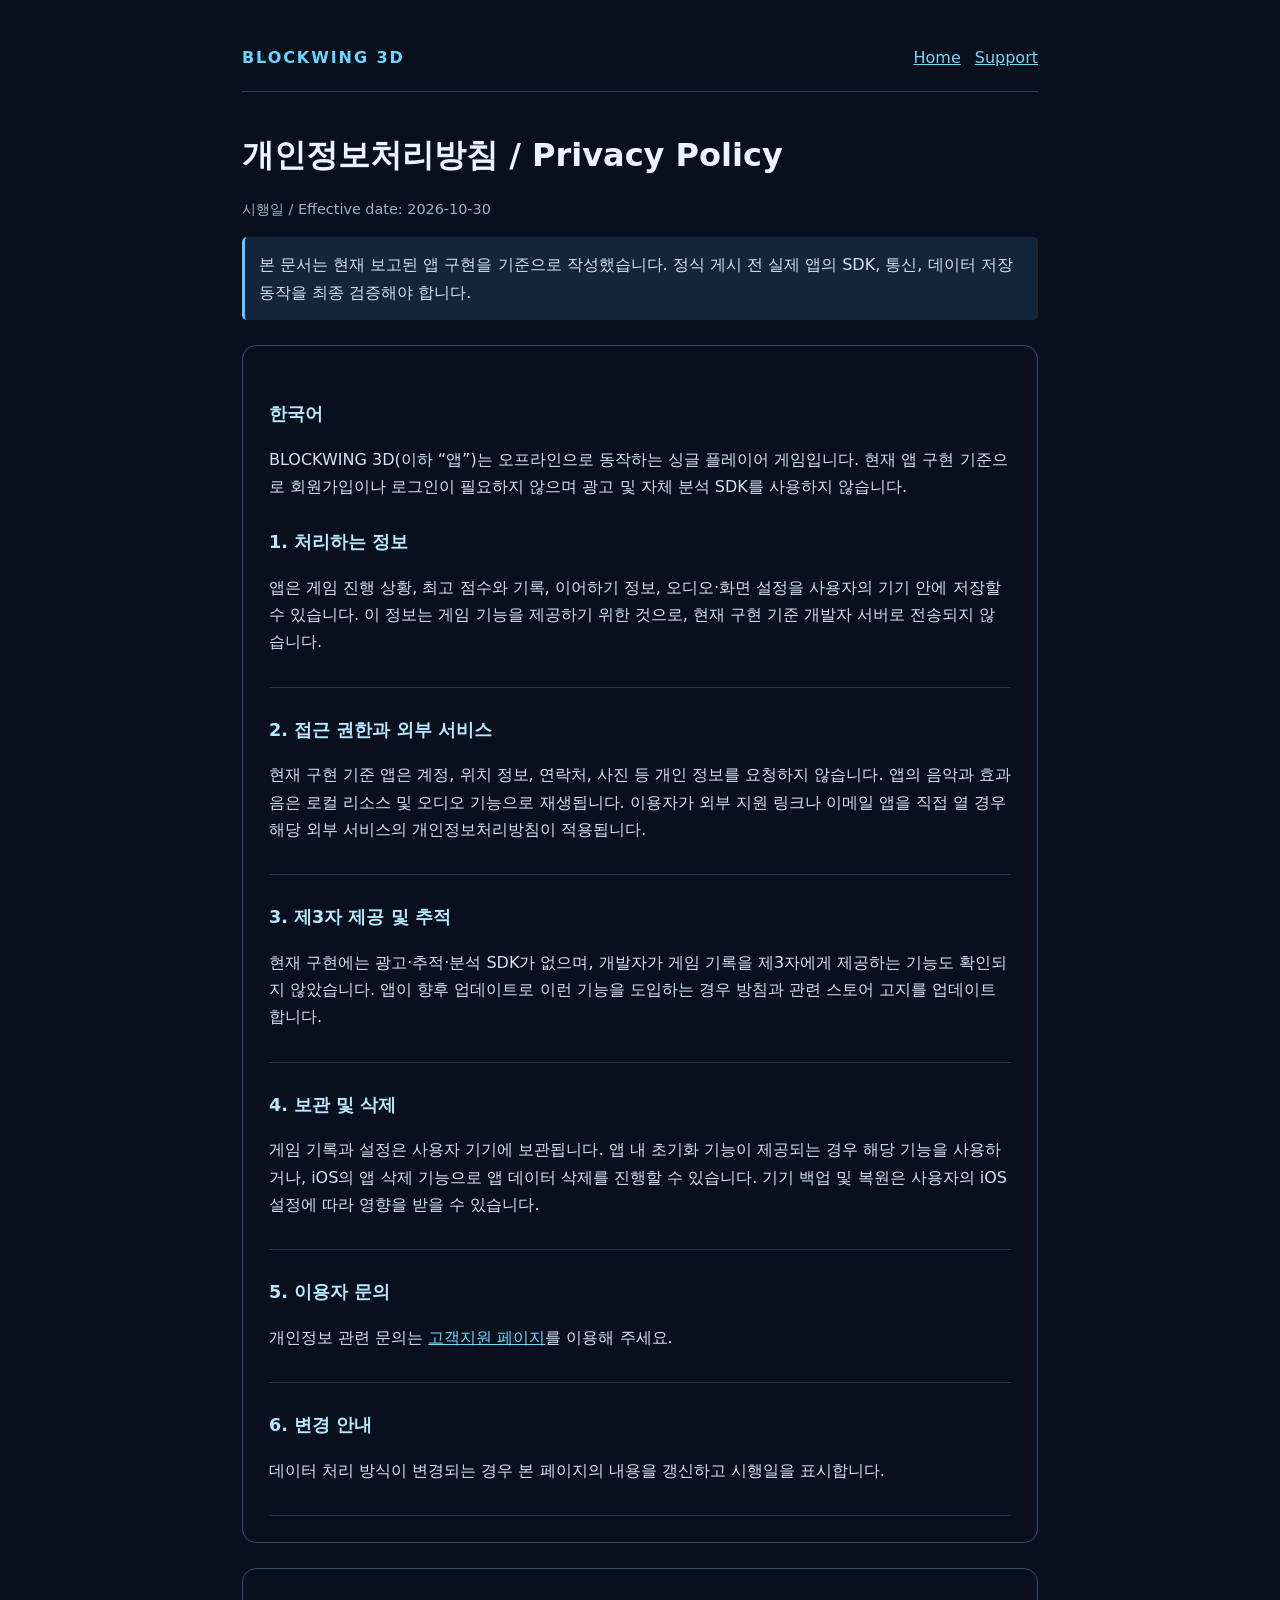
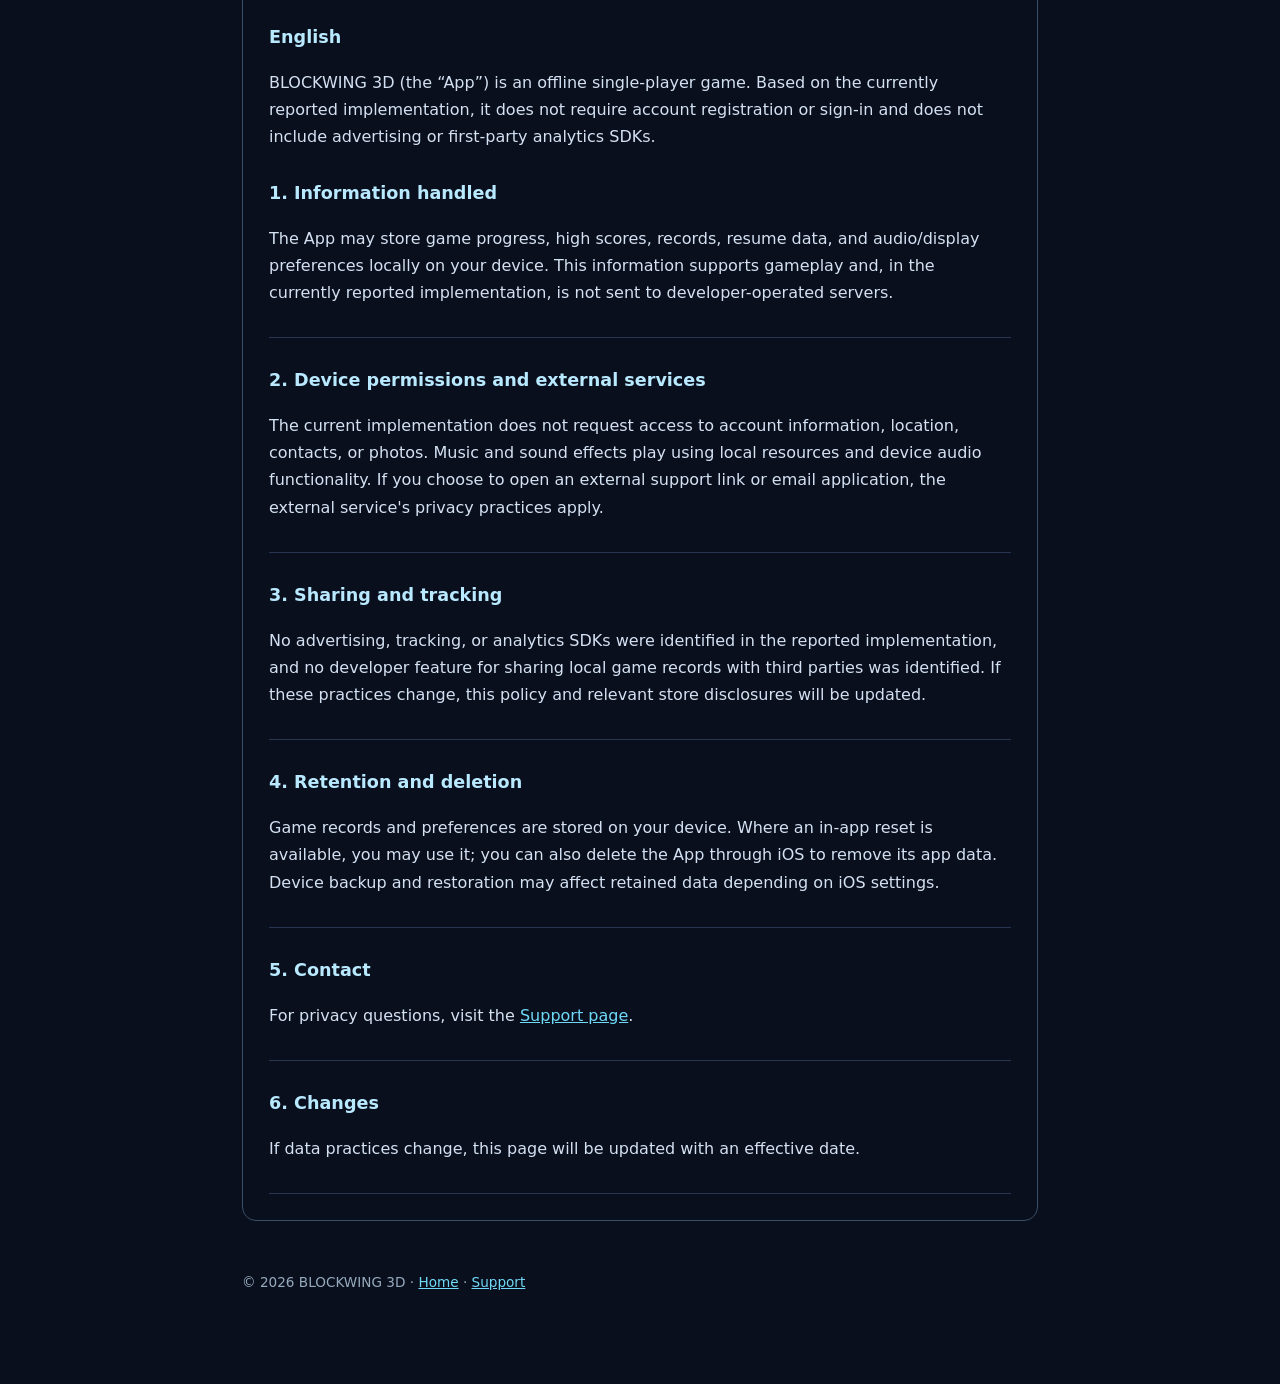
==== privacy.html @ 94ed8a05 "Add files via upload" ====
<!doctype html><html lang="ko"><head><meta charset="UTF-8"><meta name="viewport" content="width=device-width,initial-scale=1"><meta name="description" content="BLOCKWING 3D 개인정보처리방침 및 Privacy Policy"><title>Privacy Policy | BLOCKWING 3D</title><link rel="stylesheet" href="style.css"></head><body><main><header><div class="brand">BLOCKWING 3D</div><nav class="nav"><a href="index.html">Home</a><a href="support.html">Support</a></nav></header><h1>개인정보처리방침 / Privacy Policy</h1><p class="meta">시행일 / Effective date: 2026-10-30</p><p class="note">본 문서는 현재 보고된 앱 구현을 기준으로 작성했습니다. 정식 게시 전 실제 앱의 SDK, 통신, 데이터 저장 동작을 최종 검증해야 합니다.</p><div class="language" lang="ko"><h2>한국어</h2><p>BLOCKWING 3D(이하 “앱”)는 오프라인으로 동작하는 싱글 플레이어 게임입니다. 현재 앱 구현 기준으로 회원가입이나 로그인이 필요하지 않으며 광고 및 자체 분석 SDK를 사용하지 않습니다.</p><section><h2>1. 처리하는 정보</h2><p>앱은 게임 진행 상황, 최고 점수와 기록, 이어하기 정보, 오디오·화면 설정을 사용자의 기기 안에 저장할 수 있습니다. 이 정보는 게임 기능을 제공하기 위한 것으로, 현재 구현 기준 개발자 서버로 전송되지 않습니다.</p></section><section><h2>2. 접근 권한과 외부 서비스</h2><p>현재 구현 기준 앱은 계정, 위치 정보, 연락처, 사진 등 개인 정보를 요청하지 않습니다. 앱의 음악과 효과음은 로컬 리소스 및 오디오 기능으로 재생됩니다. 이용자가 외부 지원 링크나 이메일 앱을 직접 열 경우 해당 외부 서비스의 개인정보처리방침이 적용됩니다.</p></section><section><h2>3. 제3자 제공 및 추적</h2><p>현재 구현에는 광고·추적·분석 SDK가 없으며, 개발자가 게임 기록을 제3자에게 제공하는 기능도 확인되지 않았습니다. 앱이 향후 업데이트로 이런 기능을 도입하는 경우 방침과 관련 스토어 고지를 업데이트합니다.</p></section><section><h2>4. 보관 및 삭제</h2><p>게임 기록과 설정은 사용자 기기에 보관됩니다. 앱 내 초기화 기능이 제공되는 경우 해당 기능을 사용하거나, iOS의 앱 삭제 기능으로 앱 데이터 삭제를 진행할 수 있습니다. 기기 백업 및 복원은 사용자의 iOS 설정에 따라 영향을 받을 수 있습니다.</p></section><section><h2>5. 이용자 문의</h2><p>개인정보 관련 문의는 <a href="support.html">고객지원 페이지</a>를 이용해 주세요.</p></section><section><h2>6. 변경 안내</h2><p>데이터 처리 방식이 변경되는 경우 본 페이지의 내용을 갱신하고 시행일을 표시합니다.</p></section></div><div class="language" lang="en"><h2>English</h2><p>BLOCKWING 3D (the “App”) is an offline single-player game. Based on the currently reported implementation, it does not require account registration or sign-in and does not include advertising or first-party analytics SDKs.</p><section><h2>1. Information handled</h2><p>The App may store game progress, high scores, records, resume data, and audio/display preferences locally on your device. This information supports gameplay and, in the currently reported implementation, is not sent to developer-operated servers.</p></section><section><h2>2. Device permissions and external services</h2><p>The current implementation does not request access to account information, location, contacts, or photos. Music and sound effects play using local resources and device audio functionality. If you choose to open an external support link or email application, the external service's privacy practices apply.</p></section><section><h2>3. Sharing and tracking</h2><p>No advertising, tracking, or analytics SDKs were identified in the reported implementation, and no developer feature for sharing local game records with third parties was identified. If these practices change, this policy and relevant store disclosures will be updated.</p></section><section><h2>4. Retention and deletion</h2><p>Game records and preferences are stored on your device. Where an in-app reset is available, you may use it; you can also delete the App through iOS to remove its app data. Device backup and restoration may affect retained data depending on iOS settings.</p></section><section><h2>5. Contact</h2><p>For privacy questions, visit the <a href="support.html">Support page</a>.</p></section><section><h2>6. Changes</h2><p>If data practices change, this page will be updated with an effective date.</p></section></div><footer>© 2026 BLOCKWING 3D · <a href="index.html">Home</a> · <a href="support.html">Support</a></footer></main></body></html>
---- style.css ----
:root{color-scheme:dark;font-family:system-ui,-apple-system,'Segoe UI',sans-serif}*{box-sizing:border-box}body{margin:0;background:#090f1c;color:#ecf4ff;line-height:1.7}main{max-width:840px;margin:0 auto;padding:44px 22px 90px}a{color:#70d9f8}header{display:flex;flex-wrap:wrap;justify-content:space-between;align-items:center;border-bottom:1px solid #30435f;padding-bottom:20px}.brand{color:#67d8fc;font-weight:850;letter-spacing:.12em}.nav a{margin-left:14px}h1{font-size:2rem;margin:36px 0 10px}h2{font-size:1.1rem;margin-top:28px;color:#b8e9ff}section{border-bottom:1px solid #263650;padding-bottom:15px}p,li{color:#d4e1f3}.meta{font-size:.9rem;color:#9bb0c9}.language{border:1px solid #384e6b;border-radius:14px;padding:26px;margin-top:25px}footer{margin-top:50px;color:#96aabe;font-size:.85rem}.note{background:#14243b;padding:14px;border-left:3px solid #64c6ff;border-radius:5px}code{color:#e9d4ff}ul{padding-left:22px}@media(max-width:530px){main{padding:22px 16px 60px}.nav a{margin-left:8px}.language{padding:16px}h1{font-size:1.55rem}}
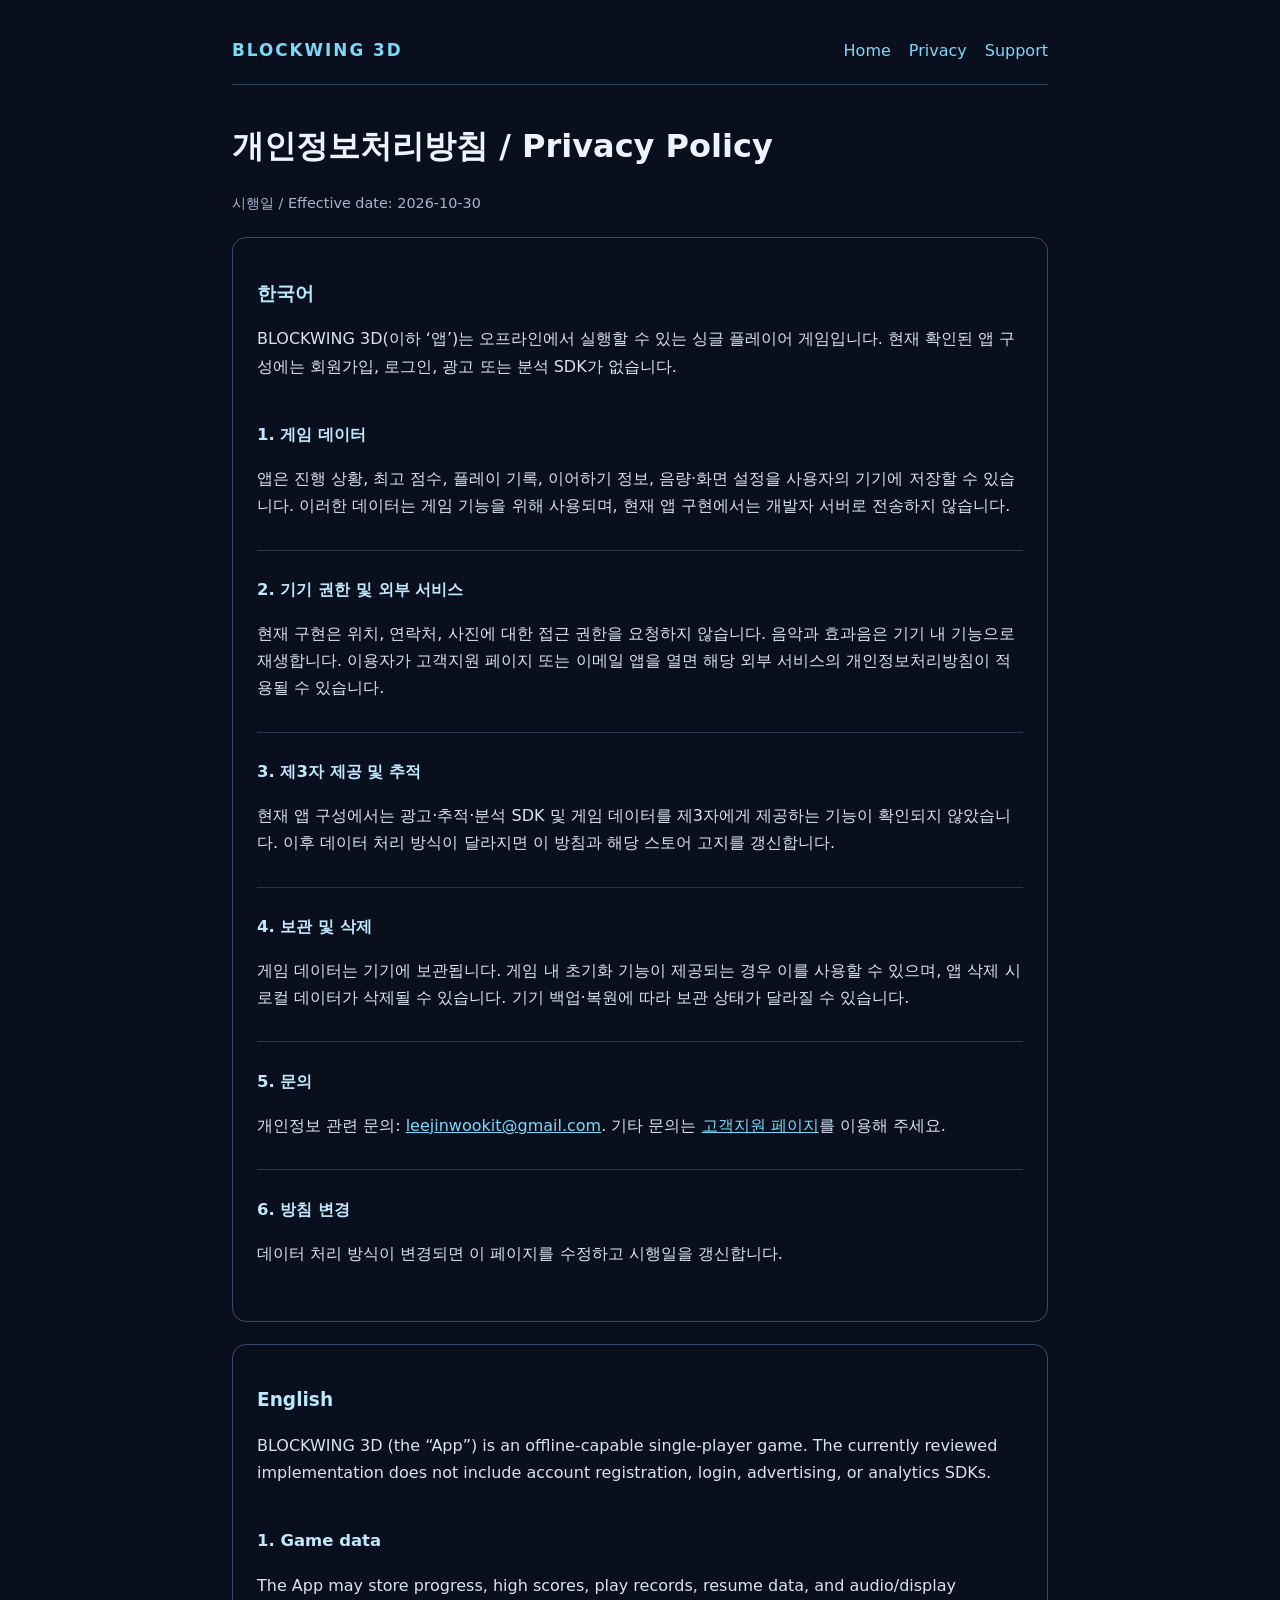
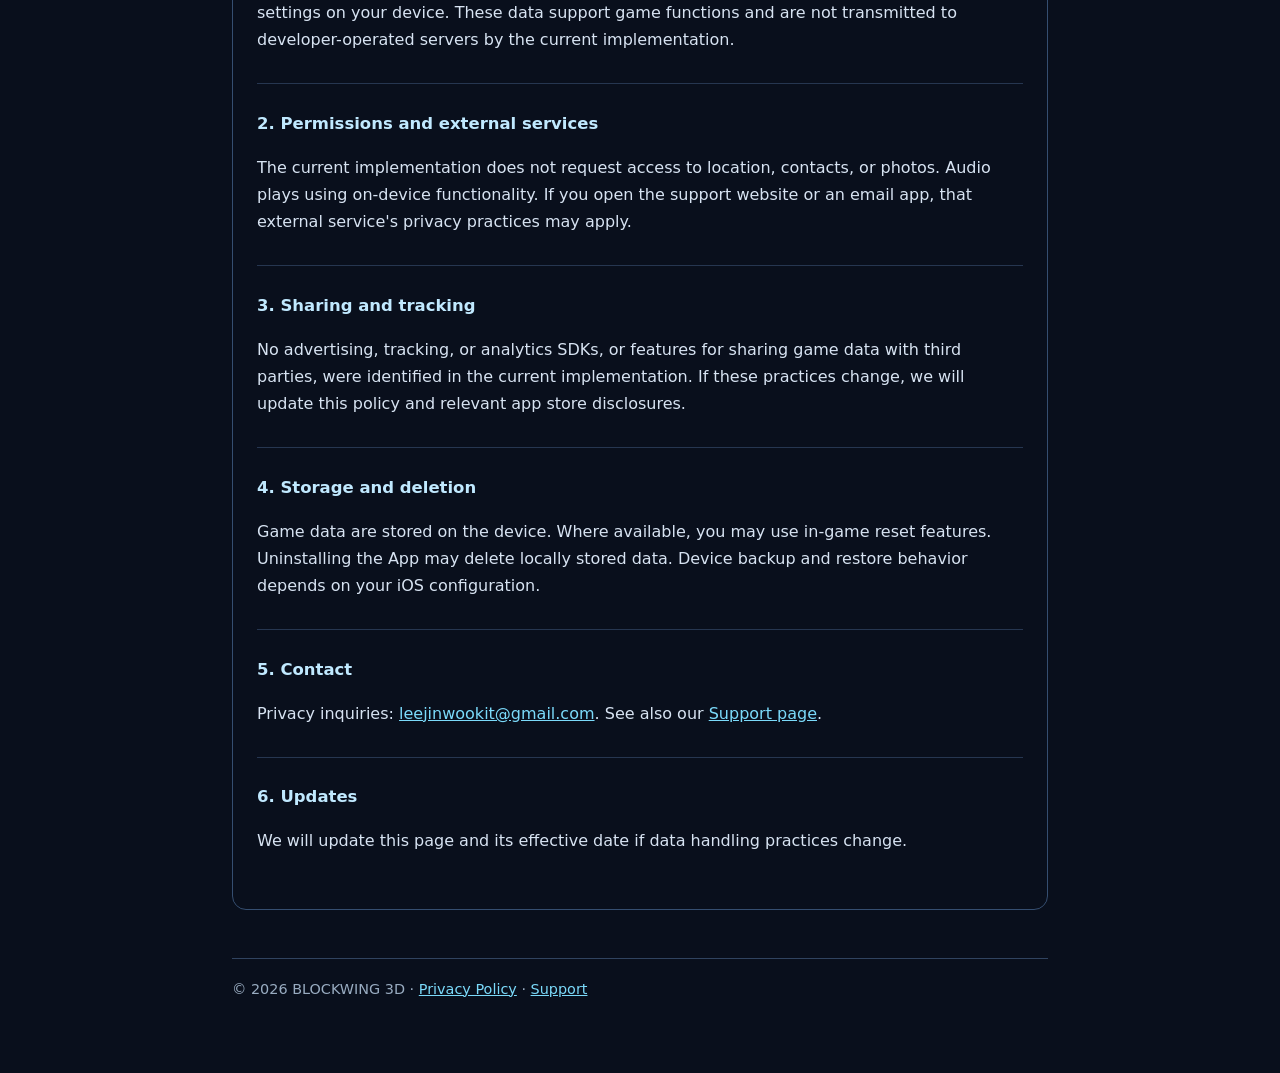
==== commit 6197a1a4: "Add files via upload" ====
--- a/privacy.html
+++ b/privacy.html
@@ -1 +1,3 @@
-<!doctype html><html lang="ko"><head><meta charset="UTF-8"><meta name="viewport" content="width=device-width,initial-scale=1"><meta name="description" content="BLOCKWING 3D 개인정보처리방침 및 Privacy Policy"><title>Privacy Policy | BLOCKWING 3D</title><link rel="stylesheet" href="style.css"></head><body><main><header><div class="brand">BLOCKWING 3D</div><nav class="nav"><a href="index.html">Home</a><a href="support.html">Support</a></nav></header><h1>개인정보처리방침 / Privacy Policy</h1><p class="meta">시행일 / Effective date: 2026-10-30</p><p class="note">본 문서는 현재 보고된 앱 구현을 기준으로 작성했습니다. 정식 게시 전 실제 앱의 SDK, 통신, 데이터 저장 동작을 최종 검증해야 합니다.</p><div class="language" lang="ko"><h2>한국어</h2><p>BLOCKWING 3D(이하 “앱”)는 오프라인으로 동작하는 싱글 플레이어 게임입니다. 현재 앱 구현 기준으로 회원가입이나 로그인이 필요하지 않으며 광고 및 자체 분석 SDK를 사용하지 않습니다.</p><section><h2>1. 처리하는 정보</h2><p>앱은 게임 진행 상황, 최고 점수와 기록, 이어하기 정보, 오디오·화면 설정을 사용자의 기기 안에 저장할 수 있습니다. 이 정보는 게임 기능을 제공하기 위한 것으로, 현재 구현 기준 개발자 서버로 전송되지 않습니다.</p></section><section><h2>2. 접근 권한과 외부 서비스</h2><p>현재 구현 기준 앱은 계정, 위치 정보, 연락처, 사진 등 개인 정보를 요청하지 않습니다. 앱의 음악과 효과음은 로컬 리소스 및 오디오 기능으로 재생됩니다. 이용자가 외부 지원 링크나 이메일 앱을 직접 열 경우 해당 외부 서비스의 개인정보처리방침이 적용됩니다.</p></section><section><h2>3. 제3자 제공 및 추적</h2><p>현재 구현에는 광고·추적·분석 SDK가 없으며, 개발자가 게임 기록을 제3자에게 제공하는 기능도 확인되지 않았습니다. 앱이 향후 업데이트로 이런 기능을 도입하는 경우 방침과 관련 스토어 고지를 업데이트합니다.</p></section><section><h2>4. 보관 및 삭제</h2><p>게임 기록과 설정은 사용자 기기에 보관됩니다. 앱 내 초기화 기능이 제공되는 경우 해당 기능을 사용하거나, iOS의 앱 삭제 기능으로 앱 데이터 삭제를 진행할 수 있습니다. 기기 백업 및 복원은 사용자의 iOS 설정에 따라 영향을 받을 수 있습니다.</p></section><section><h2>5. 이용자 문의</h2><p>개인정보 관련 문의는 <a href="support.html">고객지원 페이지</a>를 이용해 주세요.</p></section><section><h2>6. 변경 안내</h2><p>데이터 처리 방식이 변경되는 경우 본 페이지의 내용을 갱신하고 시행일을 표시합니다.</p></section></div><div class="language" lang="en"><h2>English</h2><p>BLOCKWING 3D (the “App”) is an offline single-player game. Based on the currently reported implementation, it does not require account registration or sign-in and does not include advertising or first-party analytics SDKs.</p><section><h2>1. Information handled</h2><p>The App may store game progress, high scores, records, resume data, and audio/display preferences locally on your device. This information supports gameplay and, in the currently reported implementation, is not sent to developer-operated servers.</p></section><section><h2>2. Device permissions and external services</h2><p>The current implementation does not request access to account information, location, contacts, or photos. Music and sound effects play using local resources and device audio functionality. If you choose to open an external support link or email application, the external service's privacy practices apply.</p></section><section><h2>3. Sharing and tracking</h2><p>No advertising, tracking, or analytics SDKs were identified in the reported implementation, and no developer feature for sharing local game records with third parties was identified. If these practices change, this policy and relevant store disclosures will be updated.</p></section><section><h2>4. Retention and deletion</h2><p>Game records and preferences are stored on your device. Where an in-app reset is available, you may use it; you can also delete the App through iOS to remove its app data. Device backup and restoration may affect retained data depending on iOS settings.</p></section><section><h2>5. Contact</h2><p>For privacy questions, visit the <a href="support.html">Support page</a>.</p></section><section><h2>6. Changes</h2><p>If data practices change, this page will be updated with an effective date.</p></section></div><footer>© 2026 BLOCKWING 3D · <a href="index.html">Home</a> · <a href="support.html">Support</a></footer></main></body></html>
+<!doctype html>
+<html lang="ko"><head><meta charset="utf-8"><meta name="viewport" content="width=device-width,initial-scale=1"><meta name="description" content="BLOCKWING 3D 개인정보처리방침 / Privacy Policy"><title>Privacy Policy | BLOCKWING 3D</title><link rel="stylesheet" href="style.css"></head>
+<body><main><header><a class="brand" href="index.html">BLOCKWING 3D</a><nav class="nav" aria-label="Navigation"><a href="index.html">Home</a><a href="privacy.html">Privacy</a><a href="support.html">Support</a></nav></header><h1>개인정보처리방침 / Privacy Policy</h1><p class="meta">시행일 / Effective date: 2026-10-30</p><div class="language" lang="ko"><h2>한국어</h2><p>BLOCKWING 3D(이하 ‘앱’)는 오프라인에서 실행할 수 있는 싱글 플레이어 게임입니다. 현재 확인된 앱 구성에는 회원가입, 로그인, 광고 또는 분석 SDK가 없습니다.</p><section><h3>1. 게임 데이터</h3><p>앱은 진행 상황, 최고 점수, 플레이 기록, 이어하기 정보, 음량·화면 설정을 사용자의 기기에 저장할 수 있습니다. 이러한 데이터는 게임 기능을 위해 사용되며, 현재 앱 구현에서는 개발자 서버로 전송하지 않습니다.</p></section><section><h3>2. 기기 권한 및 외부 서비스</h3><p>현재 구현은 위치, 연락처, 사진에 대한 접근 권한을 요청하지 않습니다. 음악과 효과음은 기기 내 기능으로 재생합니다. 이용자가 고객지원 페이지 또는 이메일 앱을 열면 해당 외부 서비스의 개인정보처리방침이 적용될 수 있습니다.</p></section><section><h3>3. 제3자 제공 및 추적</h3><p>현재 앱 구성에서는 광고·추적·분석 SDK 및 게임 데이터를 제3자에게 제공하는 기능이 확인되지 않았습니다. 이후 데이터 처리 방식이 달라지면 이 방침과 해당 스토어 고지를 갱신합니다.</p></section><section><h3>4. 보관 및 삭제</h3><p>게임 데이터는 기기에 보관됩니다. 게임 내 초기화 기능이 제공되는 경우 이를 사용할 수 있으며, 앱 삭제 시 로컬 데이터가 삭제될 수 있습니다. 기기 백업·복원에 따라 보관 상태가 달라질 수 있습니다.</p></section><section><h3>5. 문의</h3><p>개인정보 관련 문의: <a href="mailto:leejinwookit@gmail.com">leejinwookit@gmail.com</a>. 기타 문의는 <a href="support.html">고객지원 페이지</a>를 이용해 주세요.</p></section><section><h3>6. 방침 변경</h3><p>데이터 처리 방식이 변경되면 이 페이지를 수정하고 시행일을 갱신합니다.</p></section></div><div class="language" lang="en"><h2>English</h2><p>BLOCKWING 3D (the “App”) is an offline-capable single-player game. The currently reviewed implementation does not include account registration, login, advertising, or analytics SDKs.</p><section><h3>1. Game data</h3><p>The App may store progress, high scores, play records, resume data, and audio/display settings on your device. These data support game functions and are not transmitted to developer-operated servers by the current implementation.</p></section><section><h3>2. Permissions and external services</h3><p>The current implementation does not request access to location, contacts, or photos. Audio plays using on-device functionality. If you open the support website or an email app, that external service's privacy practices may apply.</p></section><section><h3>3. Sharing and tracking</h3><p>No advertising, tracking, or analytics SDKs, or features for sharing game data with third parties, were identified in the current implementation. If these practices change, we will update this policy and relevant app store disclosures.</p></section><section><h3>4. Storage and deletion</h3><p>Game data are stored on the device. Where available, you may use in-game reset features. Uninstalling the App may delete locally stored data. Device backup and restore behavior depends on your iOS configuration.</p></section><section><h3>5. Contact</h3><p>Privacy inquiries: <a href="mailto:leejinwookit@gmail.com">leejinwookit@gmail.com</a>. See also our <a href="support.html">Support page</a>.</p></section><section><h3>6. Updates</h3><p>We will update this page and its effective date if data handling practices change.</p></section></div><footer>© 2026 BLOCKWING 3D · <a href="privacy.html">Privacy Policy</a> · <a href="support.html">Support</a></footer></main></body></html>
--- a/style.css
+++ b/style.css
@@ -1 +1 @@
-:root{color-scheme:dark;font-family:system-ui,-apple-system,'Segoe UI',sans-serif}*{box-sizing:border-box}body{margin:0;background:#090f1c;color:#ecf4ff;line-height:1.7}main{max-width:840px;margin:0 auto;padding:44px 22px 90px}a{color:#70d9f8}header{display:flex;flex-wrap:wrap;justify-content:space-between;align-items:center;border-bottom:1px solid #30435f;padding-bottom:20px}.brand{color:#67d8fc;font-weight:850;letter-spacing:.12em}.nav a{margin-left:14px}h1{font-size:2rem;margin:36px 0 10px}h2{font-size:1.1rem;margin-top:28px;color:#b8e9ff}section{border-bottom:1px solid #263650;padding-bottom:15px}p,li{color:#d4e1f3}.meta{font-size:.9rem;color:#9bb0c9}.language{border:1px solid #384e6b;border-radius:14px;padding:26px;margin-top:25px}footer{margin-top:50px;color:#96aabe;font-size:.85rem}.note{background:#14243b;padding:14px;border-left:3px solid #64c6ff;border-radius:5px}code{color:#e9d4ff}ul{padding-left:22px}@media(max-width:530px){main{padding:22px 16px 60px}.nav a{margin-left:8px}.language{padding:16px}h1{font-size:1.55rem}}
+:root{color-scheme:dark;font-family:system-ui,-apple-system,"Segoe UI",sans-serif}*{box-sizing:border-box}body{margin:0;background:#090f1c;color:#ecf4ff;line-height:1.7}main{max-width:860px;margin:auto;padding:36px 22px 72px}a{color:#7bdafa}a:hover{color:#b6f0ff}header{display:flex;align-items:center;justify-content:space-between;flex-wrap:wrap;gap:16px;border-bottom:1px solid #30435f;padding-bottom:19px}.brand{font-size:1.05rem;font-weight:850;letter-spacing:.12em;text-decoration:none}.nav{display:flex;gap:18px}.nav a{text-decoration:none}h1{font-size:2rem;margin:34px 0 18px}h2{font-size:1.16rem;color:#b8e9ff}h3{font-size:1.03rem;color:#c0e9ff;margin-bottom:8px}p{color:#d7e3f2}.meta{font-size:.9rem;color:#a2b5cb}.language,.card{border:1px solid #354e70;border-radius:14px;padding:24px;margin-top:22px}.language section{border-bottom:1px solid #263650;padding:9px 0 14px}.language section:last-child{border-bottom:0}.note{background:#14243b;padding:16px;border-left:3px solid #64c6ff;border-radius:6px}.hero{padding:30px 0}.eyebrow{color:#71d6f8;font-size:.83rem;letter-spacing:.2em}.cards{display:grid;grid-template-columns:1fr 1fr;gap:16px}.card{display:block;text-decoration:none}.card h2{margin-top:0}.card p{margin-bottom:0}footer{margin-top:48px;padding-top:18px;border-top:1px solid #30435f;color:#99acc1;font-size:.9rem}@media(max-width:600px){main{padding:22px 16px 52px}h1{font-size:1.6rem}.language,.card{padding:16px}.cards{grid-template-columns:1fr}.nav{gap:12px}}
